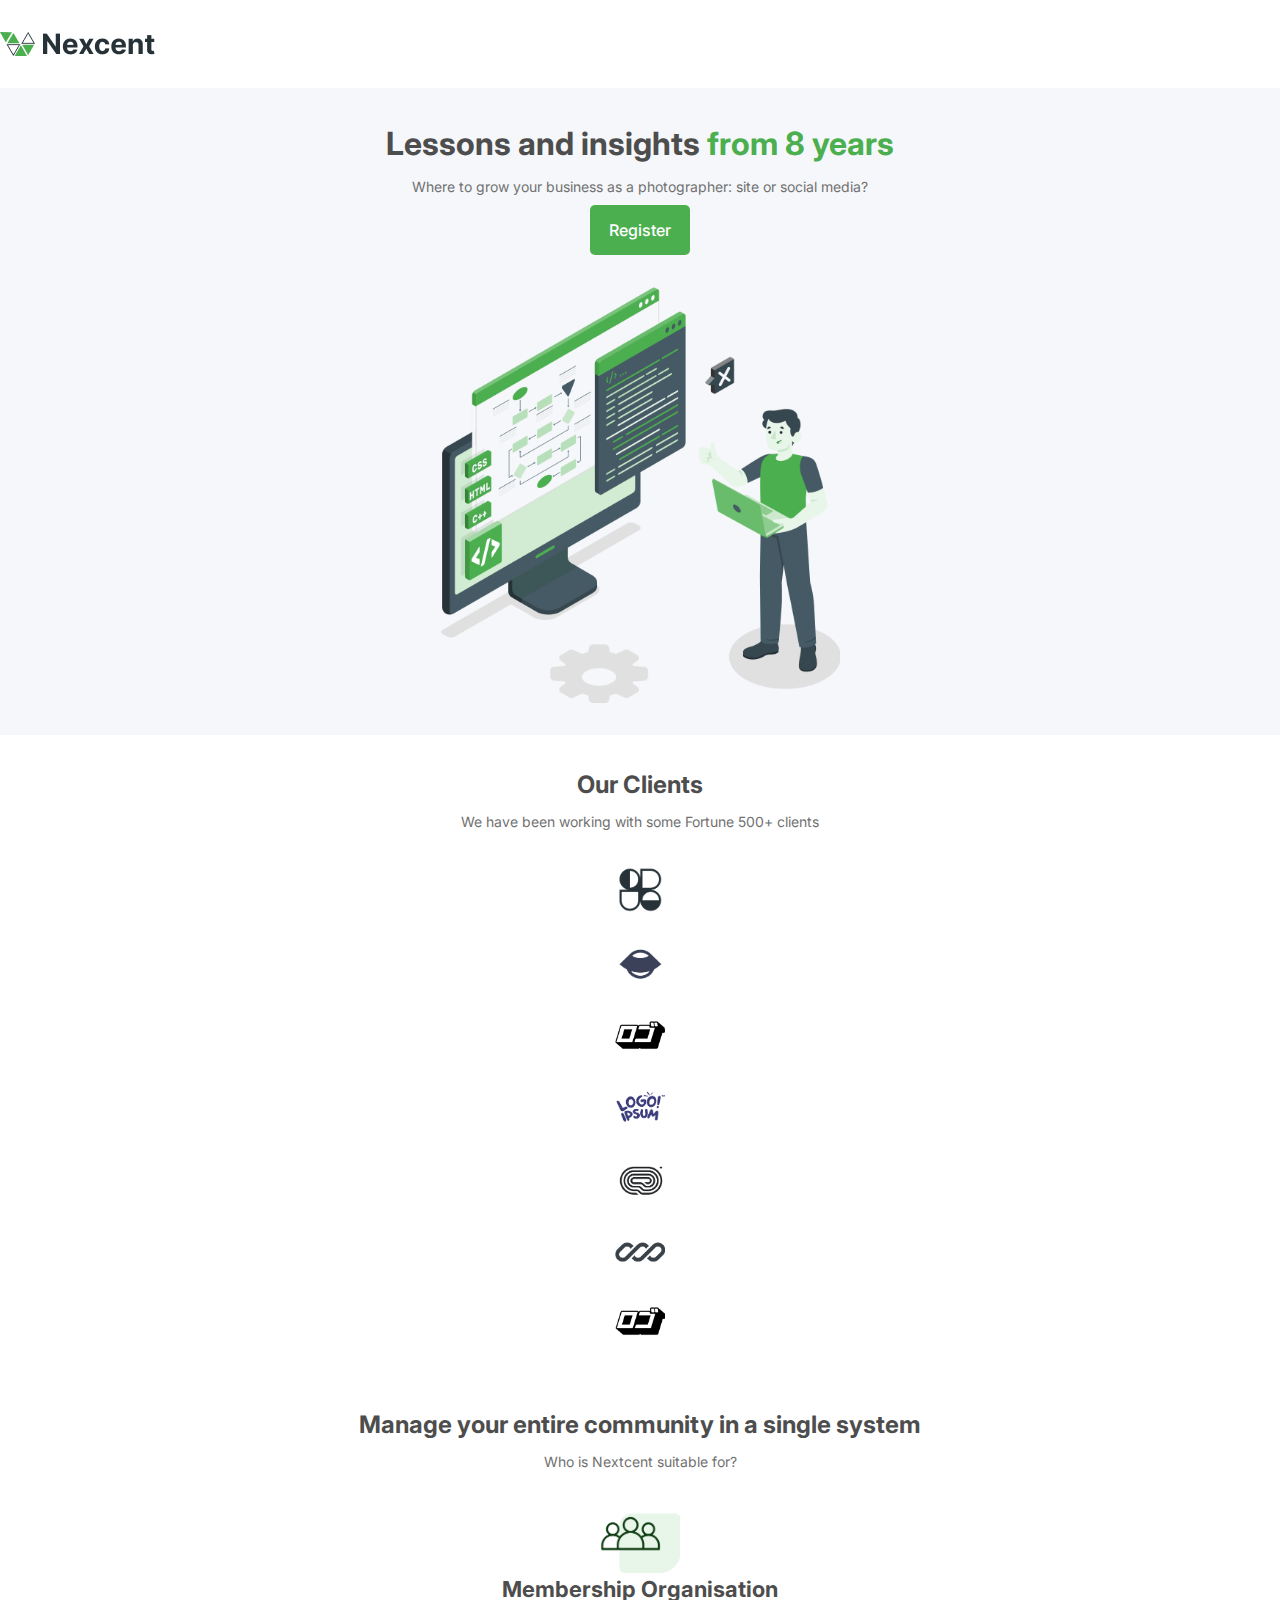
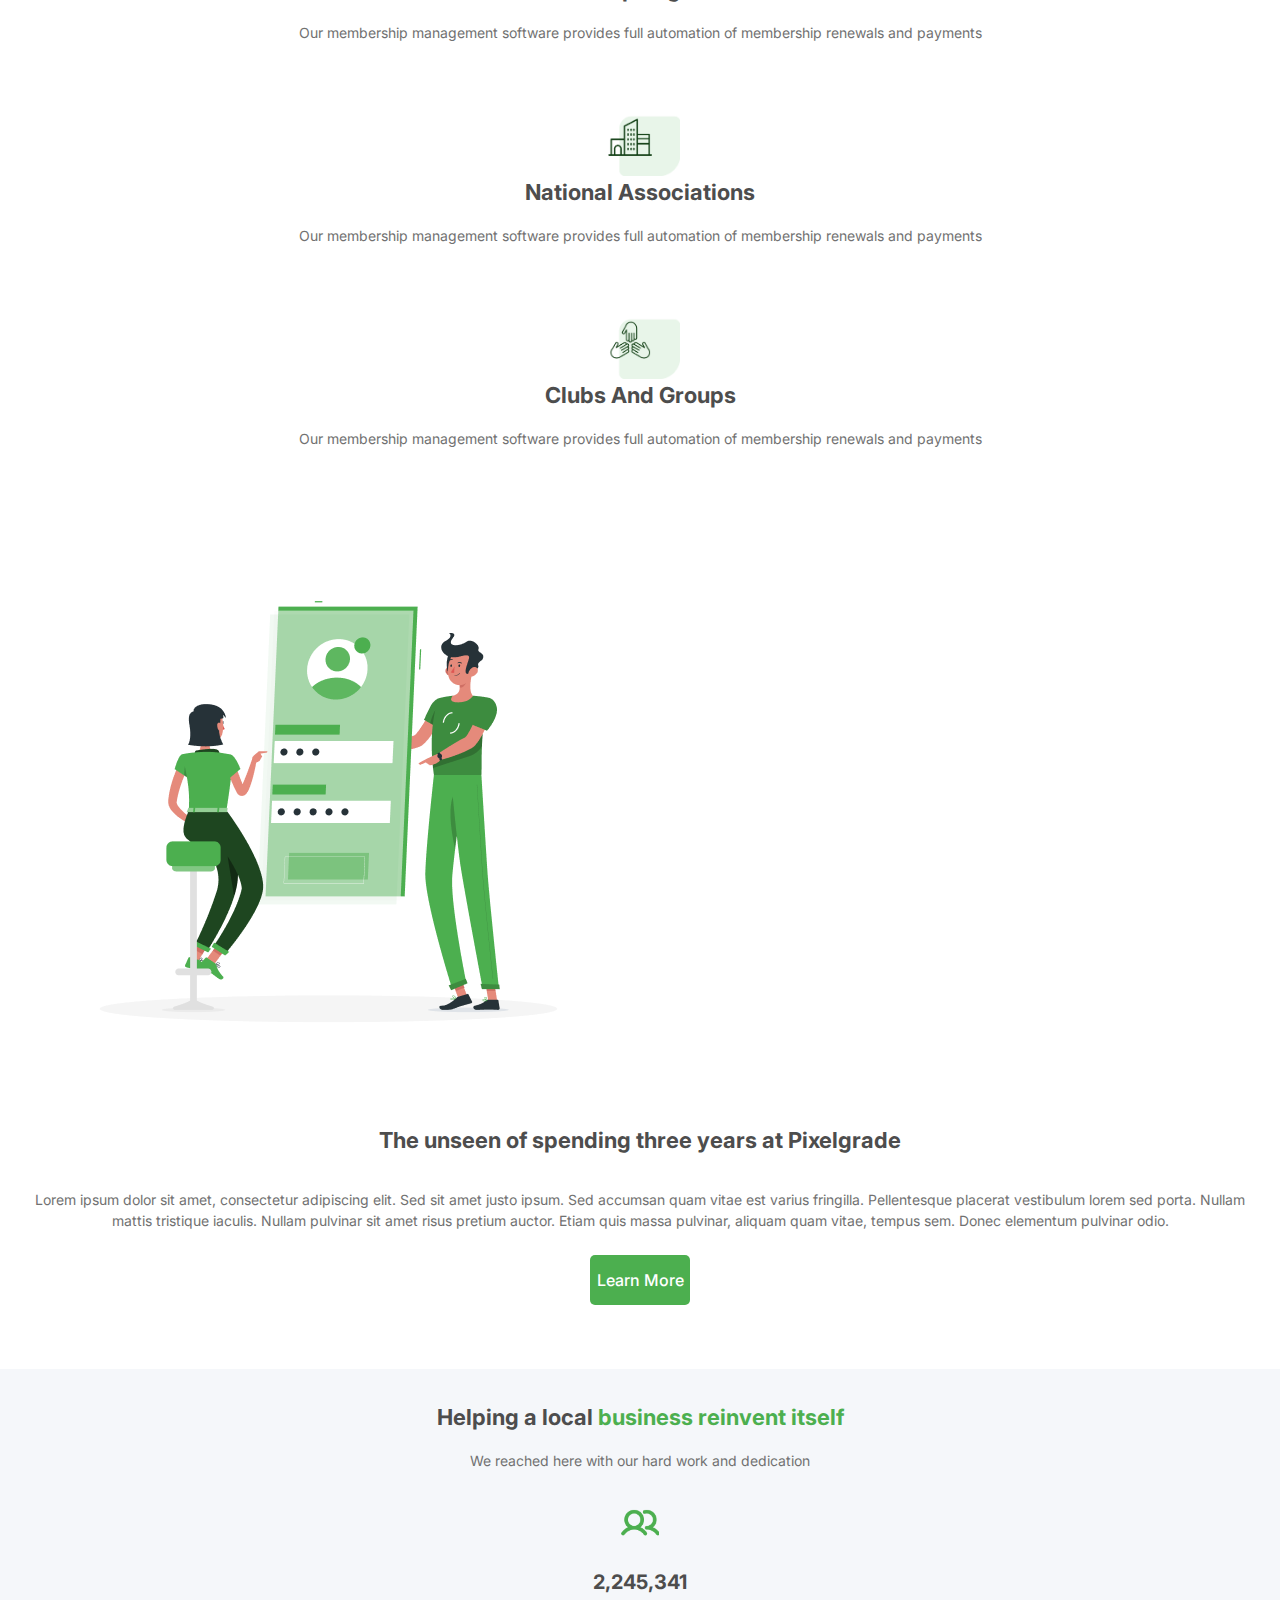
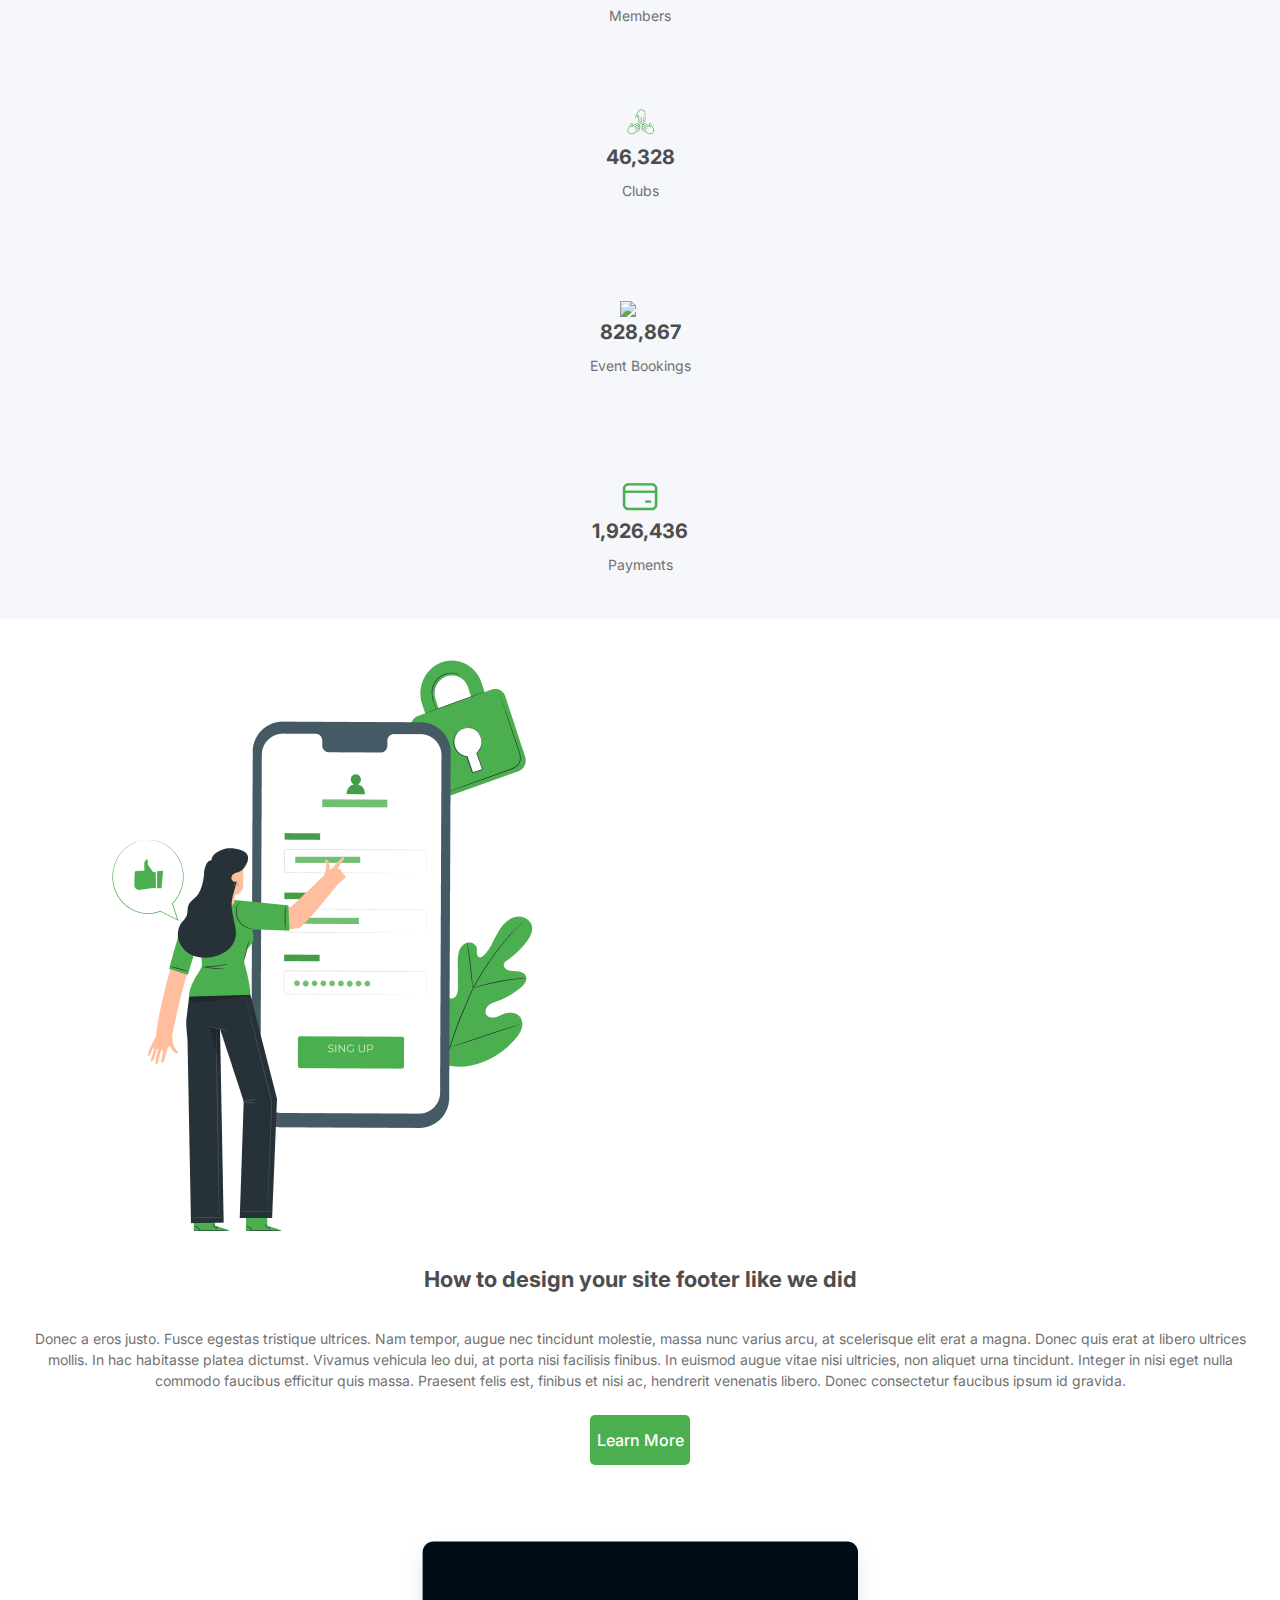
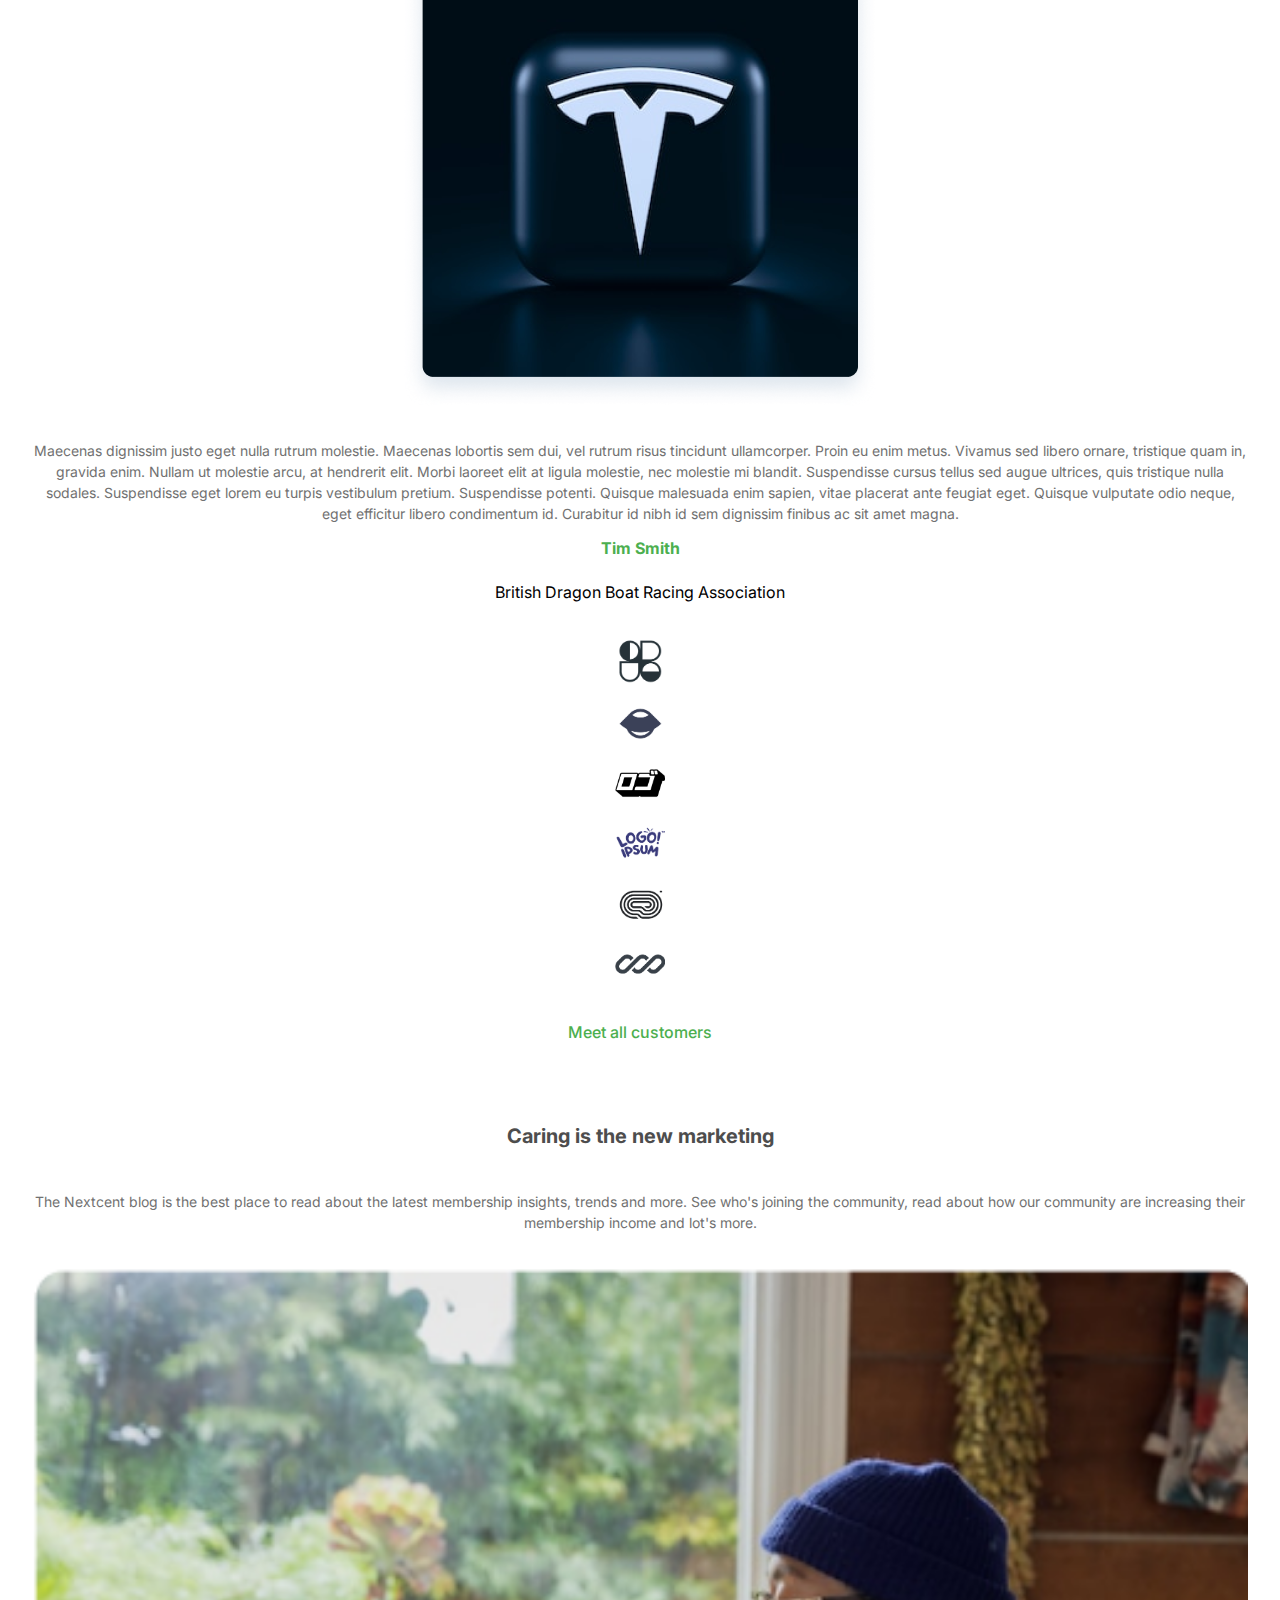
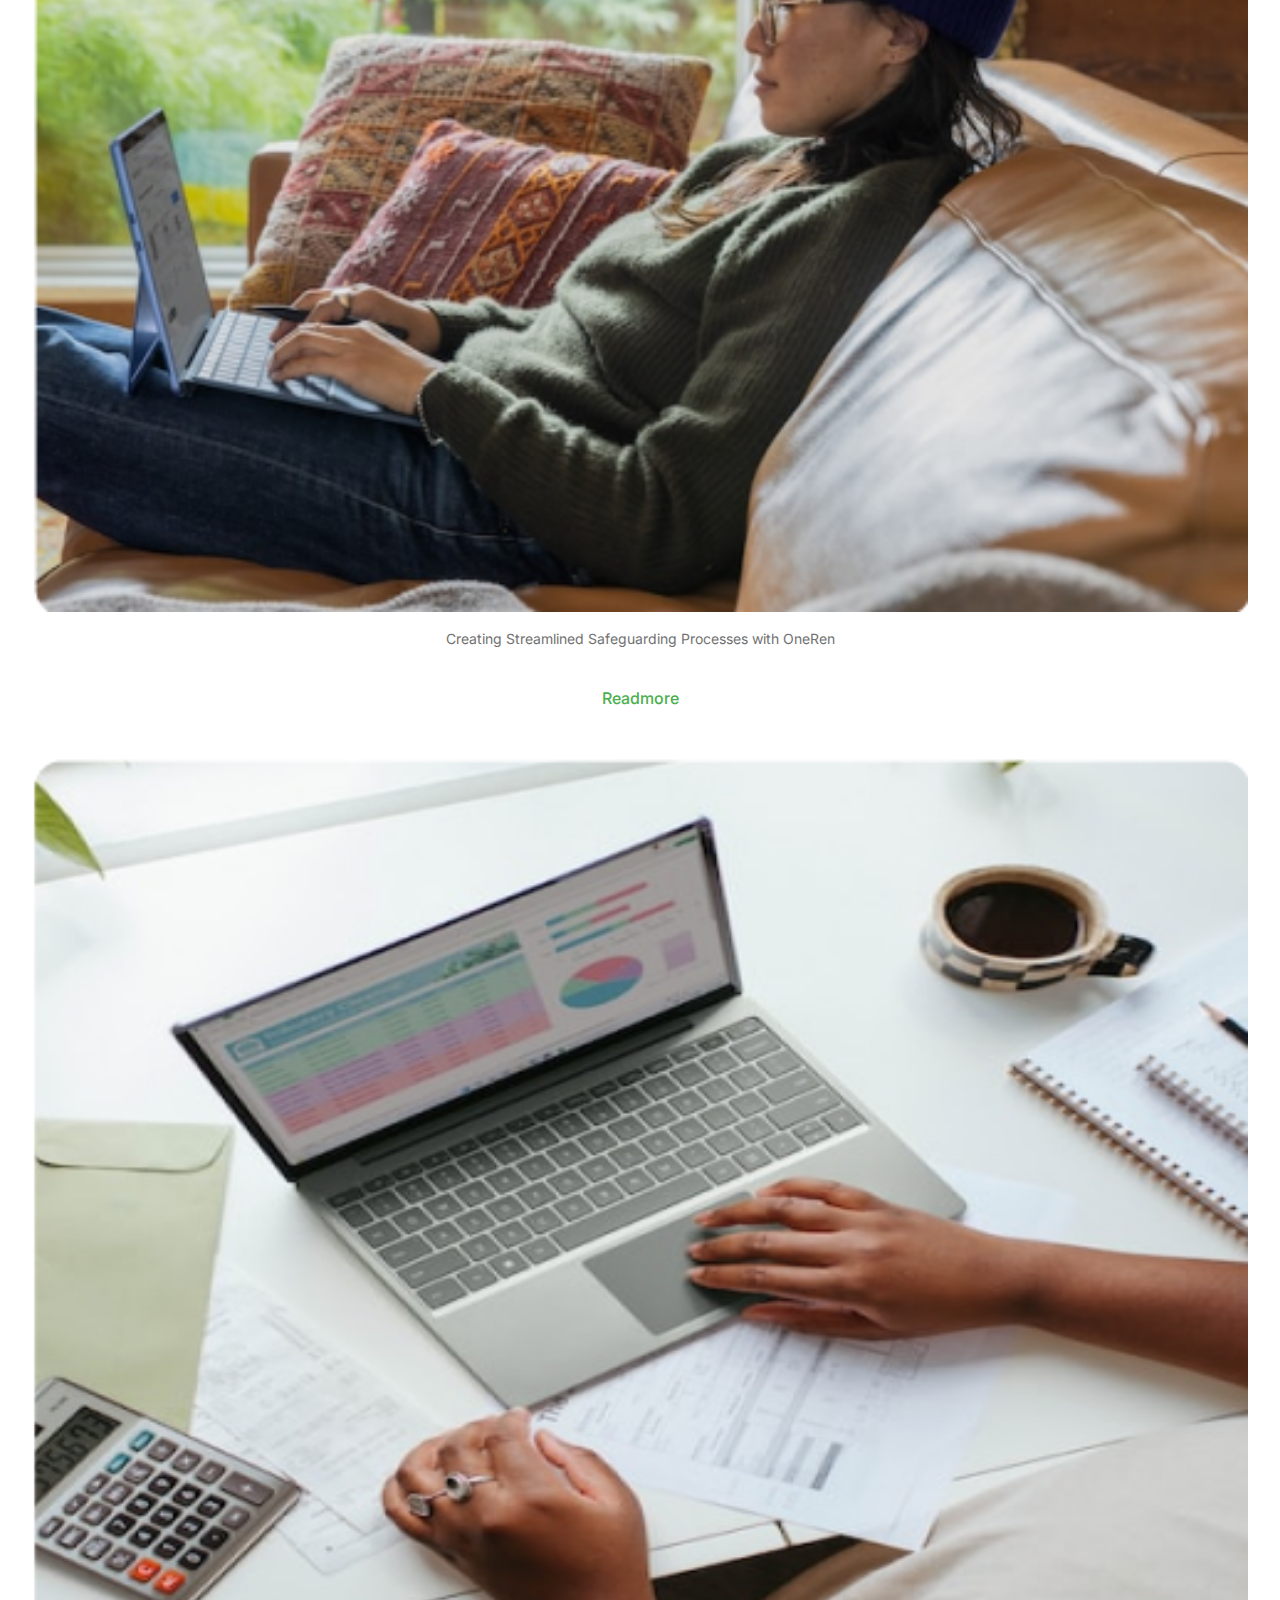
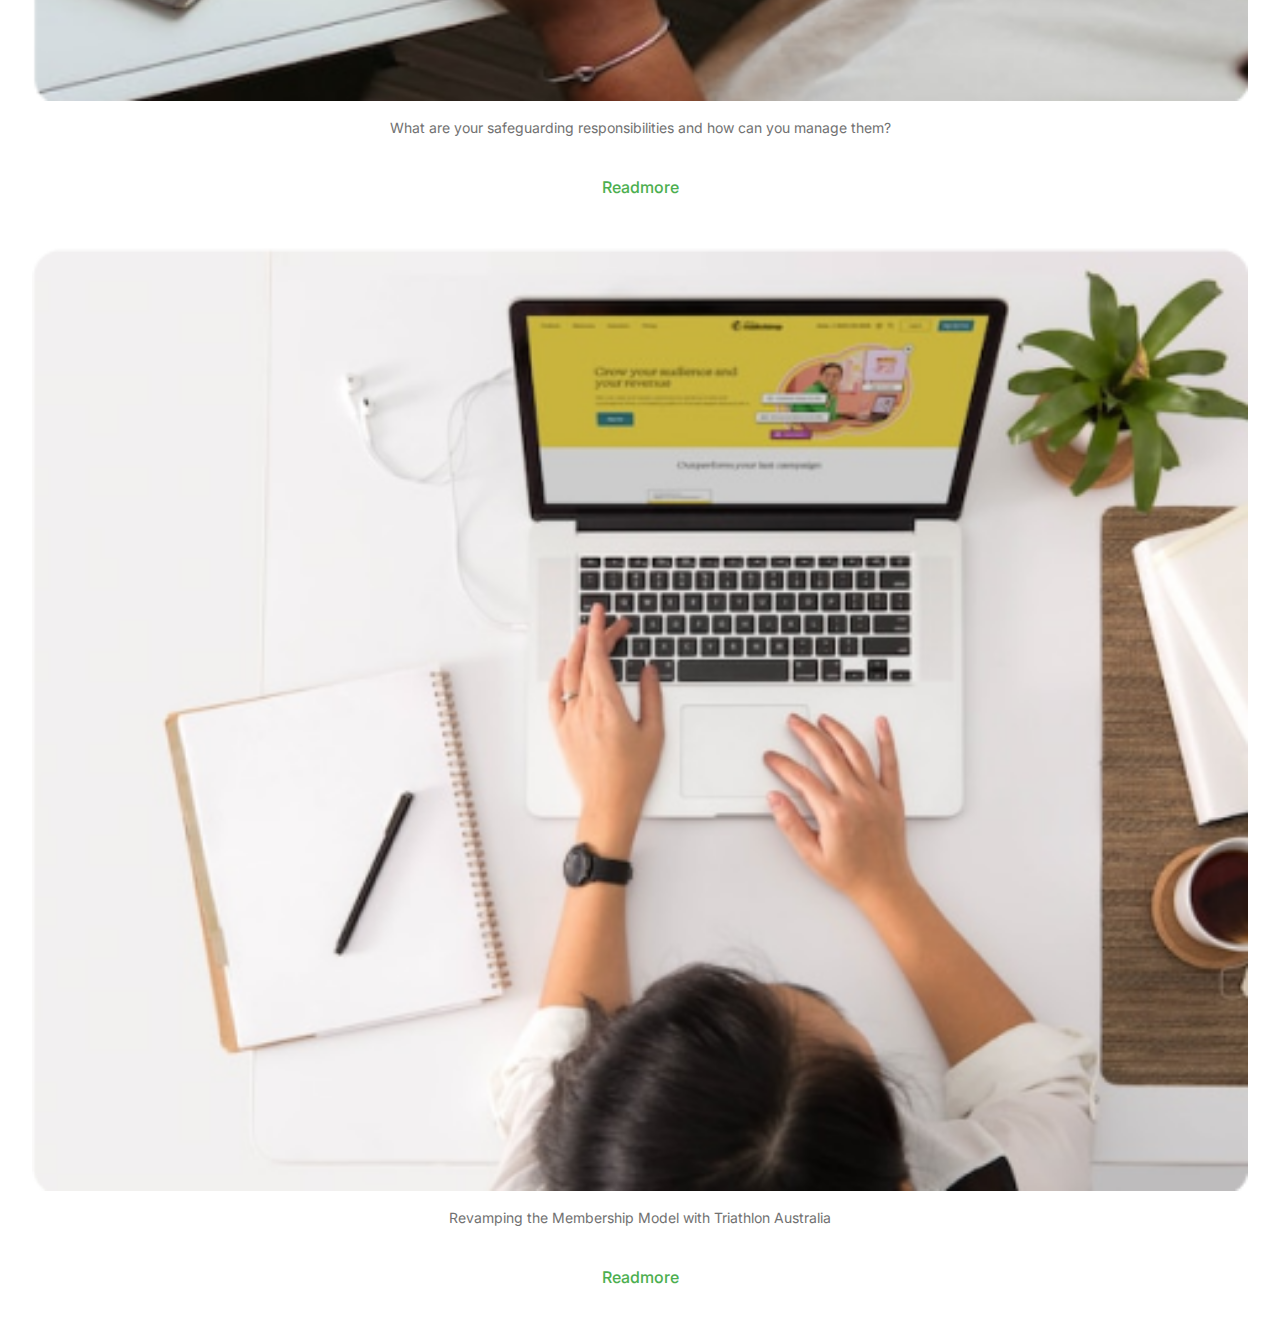
==== src/test/index.html @ e0a69ef8 "initial commit" ====
<!DOCTYPE html>
<html lang="en">
<head>
    <meta charset="UTF-8">
    <meta name="viewport" content="width=device-width, initial-scale=1.0">
    <link rel="stylesheet" href="../output.css">
    <link rel="stylesheet" href="styles.css">
    <title>Tailwind Test</title>
</head>
<body>
    <header class="flex flex-col items-center sm:flex-row">
        <div><img src="images/Logo.png"></div>
    </header>
    <main>

    <section class="intro-page flex flex-col items-center justify-center gap-8">
        <div class="text-center flex flex-col items-center">
            <h1>Lessons and insights <span>from 8 years</span></h1>
        <p>Where to grow your business as a photographer: site or social media?</p>
        <button>Register</button>
    </div>
        <div>
            <img class="w-[400px]" src="images/illustration/Illustration1.png">
        </div>
    </section>

    <section class="flex flex-col gap-8">
        <div class="text-center">
            <h2>Our Clients</h2>
            <p>We have been working with some Fortune 500+ clients</p>
        </div>
        <div class="flex items-center flex-col gap-6">
                <img class="w-[50px]" src="images/clients/Logo.png">
                <img class="w-[50px]" src="images/clients/Logo (1).png">
                <img class="w-[50px]" src="images/clients/Logo (2).png">
                <img class="w-[50px]" src="images/clients/Logo (3).png">
                <img class="w-[50px]" src="images/clients/Logo (4).png">
                <img class="w-[50px]" src="images/clients/Logo (5).png">
                <img class="w-[50px]" src="images/clients/Logo (6).png">

        </div>
    </section>

    <section class="flex flex-col gap-8">
        <div class="text-center"><h2>Manage your entire community in a single system</h2>
        <p>Who is Nextcent suitable for?</p></div>
        <div class="manage-page text-center flex flex-col">
            <div class="flex items-center flex-col">
                <img class="w-[80px]" src="images/icons/lg-icon/people.png">
                <h3>Membership Organisation</h3>
                <p>Our membership management software 
                    provides full automation of membership 
                    renewals and payments</p>
            </div>
            <div class="flex items-center flex-col">
                <img class="w-[80px]" src="images/icons/lg-icon/building.png">
                <h3>National Associations</h3>
                <p>Our membership management software provides 
                    full automation of membership renewals and 
                    payments</p>
            </div>
            <div class="flex items-center flex-col">
                <img class="w-[80px]" src="images/icons/lg-icon/hand.png">
                <h3>Clubs And Groups</h3>
                <p>Our membership management software 
                    provides full automation of membership 
                    renewals and payments</p>
            </div>
        </div>
    </section>

    <section class="flex flex-col gap-8"> 
        <div><img src="images/illustration/rafiki.png"></div>
        <div class="text-center flex flex-col gap-4 items-center justify-center">
            <h3>The unseen of spending three years at Pixelgrade</h3>
            <p>Lorem ipsum dolor sit amet, 
                consectetur adipiscing elit. 
                Sed sit amet justo ipsum. Sed accumsan 
                quam vitae est varius fringilla. 
                Pellentesque placerat vestibulum 
                lorem sed porta. Nullam mattis 
                tristique iaculis. Nullam pulvinar 
                sit amet risus pretium auctor. 
                Etiam quis massa pulvinar, 
                aliquam quam vitae, tempus sem. 
                Donec elementum pulvinar odio.</p>
            <button>Learn More</button>
        </div>
    </section>

    <section class="intro-page flex flex-col gap-8 text-center">
        <div><h3>Helping a local <span>business reinvent itself</span></h3>
        <p>We reached here with our hard work and dedication</p></div>
        <div class="manage-page grid grid-rows-4">
            <div class="flex flex-col justify-center items-center gap-6">
              <div><img class="w-[40px]" src="images/icons/sm-icons/people.png"></div>
                <div>
                    <h4>2,245,341</h4>
                    <p>Members</p>
                </div>
            </div>
            <div class="flex flex-col justify-center items-center">
                <div><img class="w-[40px]" src="images/icons/sm-icons/hand.png"></div>
                <div>
                    <h4>46,328</h4>
                    <p>Clubs</p>
                </div>
            </div>
            <div class="flex flex-col justify-center items-center">
                <div><img class="w-[40px]" src="images/icons/sm-icons/Vector.png"></div>
                <div>
                    <h4>828,867</h4>
                    <p>Event Bookings</p>
                </div>
            </div>
            <div class="flex flex-col justify-center items-center">
                <div><img class="w-[40px]" src="images/icons/sm-icons/pay.png"></div>
                <div>
                    <h4>1,926,436</h4>
                    <p>Payments</p>
                </div>
            </div>
        </div>
    </section>

    <section class="flex flex-col gap-8 text-center">
        <div><img src="images/illustration/pana.png"></div>
        <div class="text-center flex flex-col justify-center items-center gap-4">
            <h3>How to design your site footer like we did</h3>
            <p>Donec a eros justo. Fusce egestas tristique ultrices. 
                Nam tempor, augue nec tincidunt molestie, massa 
                nunc varius arcu, at scelerisque elit erat a magna. 
                Donec quis erat at libero ultrices mollis. 
                In hac habitasse platea dictumst. 
                Vivamus vehicula leo dui, at porta nisi facilisis 
                finibus. In euismod augue vitae nisi ultricies, 
                non aliquet urna tincidunt. Integer in nisi eget 
                nulla commodo faucibus efficitur quis massa. 
                Praesent felis est, finibus et nisi ac, 
                hendrerit venenatis libero. Donec consectetur faucibus ipsum id gravida.</p>
            <button>Learn More</button>
        </div>
    </section>

    <section class="flex flex-col items-center gap-8 text-center">
        <div><img src="images/image 9.png"></div>
        <div>
            <div class="flex items-center flex-col gap-3 pb-8">
                <p>Maecenas dignissim justo eget nulla rutrum molestie. Maecenas lobortis sem dui, vel rutrum risus tincidunt ullamcorper. Proin eu enim metus. Vivamus sed libero ornare, tristique quam in, gravida enim. Nullam ut molestie arcu, at hendrerit elit. Morbi laoreet elit at ligula molestie, nec molestie mi blandit. Suspendisse cursus tellus sed augue ultrices, quis tristique nulla sodales. Suspendisse eget lorem eu turpis vestibulum pretium. Suspendisse potenti. Quisque malesuada enim sapien, vitae placerat ante feugiat eget. Quisque vulputate odio neque, eget efficitur libero condimentum id. Curabitur id nibh id sem dignissim finibus ac sit amet magna.</p>
            <h5>Tim Smith</h5>
            <h6>British Dragon Boat Racing Association</h6>
            </div>
           <div class="flex items-center flex-col gap-3">
            <img class="w-[50px]" src="images/clients/Logo.png" alt="">
            <img class="w-[50px]" src="images/clients/Logo (1).png" alt="">
            <img class="w-[50px]" src="images/clients/Logo (2).png" alt="">
            <img class="w-[50px]" src="images/clients/Logo (3).png" alt="">
            <img class="w-[50px]" src="images/clients/Logo (4).png" alt="">
            <img class="w-[50px]" src="images/clients/Logo (5).png" alt="">
            <button class="btn-cust">Meet all customers</button>
           </div> 
        </div>
        </section>

        <section class="flex flex-col gap-8 text-center">
            <h4>Caring is the new marketing</h4>
            <p>The Nextcent blog is the best place to read about the latest membership insights, trends and more. See who's joining the community, read about how our community are increasing their membership income and lot's more.​</p>
            <div class="flex flex-col gap-8">
                <div  class="flex flex-col gap-4">
                    <img src="images/illustration/image 18.png">
                    <div>
                        <p>
                            Creating Streamlined Safeguarding Processes with OneRen
                        </p>
                        <button class="btn-cust mt-6">Readmore</button>
                    </div>
                </div>
                <div  class="flex flex-col gap-4">
                    <img src="images/illustration/image 19.png">
                    <div>
                        <p>
                            What are your safeguarding responsibilities and how can you manage them?
                        </p>
                        <button class="btn-cust mt-6">Readmore</button>
                    </div>
                </div>
                <div  class="flex flex-col gap-4">
                    <img src="images/illustration/image 20.png">
                    <div>
                        <p>
                            Revamping the Membership Model with Triathlon Australia
                        </p>
                        <button class="btn-cust mt-6">Readmore</button>
                    </div>
                </div>
            </div>
        </section>
</main>
</body>
</html>
---- src/output.css ----
/*
! tailwindcss v3.4.3 | MIT License | https://tailwindcss.com
*/

/*
1. Prevent padding and border from affecting element width. (https://github.com/mozdevs/cssremedy/issues/4)
2. Allow adding a border to an element by just adding a border-width. (https://github.com/tailwindcss/tailwindcss/pull/116)
*/

*,
::before,
::after {
  box-sizing: border-box;
  /* 1 */
  border-width: 0;
  /* 2 */
  border-style: solid;
  /* 2 */
  border-color: #e5e7eb;
  /* 2 */
}

::before,
::after {
  --tw-content: '';
}

/*
1. Use a consistent sensible line-height in all browsers.
2. Prevent adjustments of font size after orientation changes in iOS.
3. Use a more readable tab size.
4. Use the user's configured `sans` font-family by default.
5. Use the user's configured `sans` font-feature-settings by default.
6. Use the user's configured `sans` font-variation-settings by default.
7. Disable tap highlights on iOS
*/

html,
:host {
  line-height: 1.5;
  /* 1 */
  -webkit-text-size-adjust: 100%;
  /* 2 */
  -moz-tab-size: 4;
  /* 3 */
  -o-tab-size: 4;
     tab-size: 4;
  /* 3 */
  font-family: ui-sans-serif, system-ui, sans-serif, "Apple Color Emoji", "Segoe UI Emoji", "Segoe UI Symbol", "Noto Color Emoji";
  /* 4 */
  font-feature-settings: normal;
  /* 5 */
  font-variation-settings: normal;
  /* 6 */
  -webkit-tap-highlight-color: transparent;
  /* 7 */
}

/*
1. Remove the margin in all browsers.
2. Inherit line-height from `html` so users can set them as a class directly on the `html` element.
*/

body {
  margin: 0;
  /* 1 */
  line-height: inherit;
  /* 2 */
}

/*
1. Add the correct height in Firefox.
2. Correct the inheritance of border color in Firefox. (https://bugzilla.mozilla.org/show_bug.cgi?id=190655)
3. Ensure horizontal rules are visible by default.
*/

hr {
  height: 0;
  /* 1 */
  color: inherit;
  /* 2 */
  border-top-width: 1px;
  /* 3 */
}

/*
Add the correct text decoration in Chrome, Edge, and Safari.
*/

abbr:where([title]) {
  -webkit-text-decoration: underline dotted;
          text-decoration: underline dotted;
}

/*
Remove the default font size and weight for headings.
*/

h1,
h2,
h3,
h4,
h5,
h6 {
  font-size: inherit;
  font-weight: inherit;
}

/*
Reset links to optimize for opt-in styling instead of opt-out.
*/

a {
  color: inherit;
  text-decoration: inherit;
}

/*
Add the correct font weight in Edge and Safari.
*/

b,
strong {
  font-weight: bolder;
}

/*
1. Use the user's configured `mono` font-family by default.
2. Use the user's configured `mono` font-feature-settings by default.
3. Use the user's configured `mono` font-variation-settings by default.
4. Correct the odd `em` font sizing in all browsers.
*/

code,
kbd,
samp,
pre {
  font-family: ui-monospace, SFMono-Regular, Menlo, Monaco, Consolas, "Liberation Mono", "Courier New", monospace;
  /* 1 */
  font-feature-settings: normal;
  /* 2 */
  font-variation-settings: normal;
  /* 3 */
  font-size: 1em;
  /* 4 */
}

/*
Add the correct font size in all browsers.
*/

small {
  font-size: 80%;
}

/*
Prevent `sub` and `sup` elements from affecting the line height in all browsers.
*/

sub,
sup {
  font-size: 75%;
  line-height: 0;
  position: relative;
  vertical-align: baseline;
}

sub {
  bottom: -0.25em;
}

sup {
  top: -0.5em;
}

/*
1. Remove text indentation from table contents in Chrome and Safari. (https://bugs.chromium.org/p/chromium/issues/detail?id=999088, https://bugs.webkit.org/show_bug.cgi?id=201297)
2. Correct table border color inheritance in all Chrome and Safari. (https://bugs.chromium.org/p/chromium/issues/detail?id=935729, https://bugs.webkit.org/show_bug.cgi?id=195016)
3. Remove gaps between table borders by default.
*/

table {
  text-indent: 0;
  /* 1 */
  border-color: inherit;
  /* 2 */
  border-collapse: collapse;
  /* 3 */
}

/*
1. Change the font styles in all browsers.
2. Remove the margin in Firefox and Safari.
3. Remove default padding in all browsers.
*/

button,
input,
optgroup,
select,
textarea {
  font-family: inherit;
  /* 1 */
  font-feature-settings: inherit;
  /* 1 */
  font-variation-settings: inherit;
  /* 1 */
  font-size: 100%;
  /* 1 */
  font-weight: inherit;
  /* 1 */
  line-height: inherit;
  /* 1 */
  letter-spacing: inherit;
  /* 1 */
  color: inherit;
  /* 1 */
  margin: 0;
  /* 2 */
  padding: 0;
  /* 3 */
}

/*
Remove the inheritance of text transform in Edge and Firefox.
*/

button,
select {
  text-transform: none;
}

/*
1. Correct the inability to style clickable types in iOS and Safari.
2. Remove default button styles.
*/

button,
input:where([type='button']),
input:where([type='reset']),
input:where([type='submit']) {
  -webkit-appearance: button;
  /* 1 */
  background-color: transparent;
  /* 2 */
  background-image: none;
  /* 2 */
}

/*
Use the modern Firefox focus style for all focusable elements.
*/

:-moz-focusring {
  outline: auto;
}

/*
Remove the additional `:invalid` styles in Firefox. (https://github.com/mozilla/gecko-dev/blob/2f9eacd9d3d995c937b4251a5557d95d494c9be1/layout/style/res/forms.css#L728-L737)
*/

:-moz-ui-invalid {
  box-shadow: none;
}

/*
Add the correct vertical alignment in Chrome and Firefox.
*/

progress {
  vertical-align: baseline;
}

/*
Correct the cursor style of increment and decrement buttons in Safari.
*/

::-webkit-inner-spin-button,
::-webkit-outer-spin-button {
  height: auto;
}

/*
1. Correct the odd appearance in Chrome and Safari.
2. Correct the outline style in Safari.
*/

[type='search'] {
  -webkit-appearance: textfield;
  /* 1 */
  outline-offset: -2px;
  /* 2 */
}

/*
Remove the inner padding in Chrome and Safari on macOS.
*/

::-webkit-search-decoration {
  -webkit-appearance: none;
}

/*
1. Correct the inability to style clickable types in iOS and Safari.
2. Change font properties to `inherit` in Safari.
*/

::-webkit-file-upload-button {
  -webkit-appearance: button;
  /* 1 */
  font: inherit;
  /* 2 */
}

/*
Add the correct display in Chrome and Safari.
*/

summary {
  display: list-item;
}

/*
Removes the default spacing and border for appropriate elements.
*/

blockquote,
dl,
dd,
h1,
h2,
h3,
h4,
h5,
h6,
hr,
figure,
p,
pre {
  margin: 0;
}

fieldset {
  margin: 0;
  padding: 0;
}

legend {
  padding: 0;
}

ol,
ul,
menu {
  list-style: none;
  margin: 0;
  padding: 0;
}

/*
Reset default styling for dialogs.
*/

dialog {
  padding: 0;
}

/*
Prevent resizing textareas horizontally by default.
*/

textarea {
  resize: vertical;
}

/*
1. Reset the default placeholder opacity in Firefox. (https://github.com/tailwindlabs/tailwindcss/issues/3300)
2. Set the default placeholder color to the user's configured gray 400 color.
*/

input::-moz-placeholder, textarea::-moz-placeholder {
  opacity: 1;
  /* 1 */
  color: #9ca3af;
  /* 2 */
}

input::placeholder,
textarea::placeholder {
  opacity: 1;
  /* 1 */
  color: #9ca3af;
  /* 2 */
}

/*
Set the default cursor for buttons.
*/

button,
[role="button"] {
  cursor: pointer;
}

/*
Make sure disabled buttons don't get the pointer cursor.
*/

:disabled {
  cursor: default;
}

/*
1. Make replaced elements `display: block` by default. (https://github.com/mozdevs/cssremedy/issues/14)
2. Add `vertical-align: middle` to align replaced elements more sensibly by default. (https://github.com/jensimmons/cssremedy/issues/14#issuecomment-634934210)
   This can trigger a poorly considered lint error in some tools but is included by design.
*/

img,
svg,
video,
canvas,
audio,
iframe,
embed,
object {
  display: block;
  /* 1 */
  vertical-align: middle;
  /* 2 */
}

/*
Constrain images and videos to the parent width and preserve their intrinsic aspect ratio. (https://github.com/mozdevs/cssremedy/issues/14)
*/

img,
video {
  max-width: 100%;
  height: auto;
}

/* Make elements with the HTML hidden attribute stay hidden by default */

[hidden] {
  display: none;
}

*, ::before, ::after {
  --tw-border-spacing-x: 0;
  --tw-border-spacing-y: 0;
  --tw-translate-x: 0;
  --tw-translate-y: 0;
  --tw-rotate: 0;
  --tw-skew-x: 0;
  --tw-skew-y: 0;
  --tw-scale-x: 1;
  --tw-scale-y: 1;
  --tw-pan-x:  ;
  --tw-pan-y:  ;
  --tw-pinch-zoom:  ;
  --tw-scroll-snap-strictness: proximity;
  --tw-gradient-from-position:  ;
  --tw-gradient-via-position:  ;
  --tw-gradient-to-position:  ;
  --tw-ordinal:  ;
  --tw-slashed-zero:  ;
  --tw-numeric-figure:  ;
  --tw-numeric-spacing:  ;
  --tw-numeric-fraction:  ;
  --tw-ring-inset:  ;
  --tw-ring-offset-width: 0px;
  --tw-ring-offset-color: #fff;
  --tw-ring-color: rgb(59 130 246 / 0.5);
  --tw-ring-offset-shadow: 0 0 #0000;
  --tw-ring-shadow: 0 0 #0000;
  --tw-shadow: 0 0 #0000;
  --tw-shadow-colored: 0 0 #0000;
  --tw-blur:  ;
  --tw-brightness:  ;
  --tw-contrast:  ;
  --tw-grayscale:  ;
  --tw-hue-rotate:  ;
  --tw-invert:  ;
  --tw-saturate:  ;
  --tw-sepia:  ;
  --tw-drop-shadow:  ;
  --tw-backdrop-blur:  ;
  --tw-backdrop-brightness:  ;
  --tw-backdrop-contrast:  ;
  --tw-backdrop-grayscale:  ;
  --tw-backdrop-hue-rotate:  ;
  --tw-backdrop-invert:  ;
  --tw-backdrop-opacity:  ;
  --tw-backdrop-saturate:  ;
  --tw-backdrop-sepia:  ;
  --tw-contain-size:  ;
  --tw-contain-layout:  ;
  --tw-contain-paint:  ;
  --tw-contain-style:  ;
}

::backdrop {
  --tw-border-spacing-x: 0;
  --tw-border-spacing-y: 0;
  --tw-translate-x: 0;
  --tw-translate-y: 0;
  --tw-rotate: 0;
  --tw-skew-x: 0;
  --tw-skew-y: 0;
  --tw-scale-x: 1;
  --tw-scale-y: 1;
  --tw-pan-x:  ;
  --tw-pan-y:  ;
  --tw-pinch-zoom:  ;
  --tw-scroll-snap-strictness: proximity;
  --tw-gradient-from-position:  ;
  --tw-gradient-via-position:  ;
  --tw-gradient-to-position:  ;
  --tw-ordinal:  ;
  --tw-slashed-zero:  ;
  --tw-numeric-figure:  ;
  --tw-numeric-spacing:  ;
  --tw-numeric-fraction:  ;
  --tw-ring-inset:  ;
  --tw-ring-offset-width: 0px;
  --tw-ring-offset-color: #fff;
  --tw-ring-color: rgb(59 130 246 / 0.5);
  --tw-ring-offset-shadow: 0 0 #0000;
  --tw-ring-shadow: 0 0 #0000;
  --tw-shadow: 0 0 #0000;
  --tw-shadow-colored: 0 0 #0000;
  --tw-blur:  ;
  --tw-brightness:  ;
  --tw-contrast:  ;
  --tw-grayscale:  ;
  --tw-hue-rotate:  ;
  --tw-invert:  ;
  --tw-saturate:  ;
  --tw-sepia:  ;
  --tw-drop-shadow:  ;
  --tw-backdrop-blur:  ;
  --tw-backdrop-brightness:  ;
  --tw-backdrop-contrast:  ;
  --tw-backdrop-grayscale:  ;
  --tw-backdrop-hue-rotate:  ;
  --tw-backdrop-invert:  ;
  --tw-backdrop-opacity:  ;
  --tw-backdrop-saturate:  ;
  --tw-backdrop-sepia:  ;
  --tw-contain-size:  ;
  --tw-contain-layout:  ;
  --tw-contain-paint:  ;
  --tw-contain-style:  ;
}

.mt-2 {
  margin-top: 0.5rem;
}

.mt-8 {
  margin-top: 2rem;
}

.mt-16 {
  margin-top: 4rem;
}

.ml-2 {
  margin-left: 0.5rem;
}

.mr-2 {
  margin-right: 0.5rem;
}

.ml-6 {
  margin-left: 1.5rem;
}

.mr-6 {
  margin-right: 1.5rem;
}

.mt-6 {
  margin-top: 1.5rem;
}

.mb-8 {
  margin-bottom: 2rem;
}

.flex {
  display: flex;
}

.grid {
  display: grid;
}

.size-3 {
  width: 0.75rem;
  height: 0.75rem;
}

.size-1 {
  width: 0.25rem;
  height: 0.25rem;
}

.h-\[50px\] {
  height: 50px;
}

.w-\[100px\] {
  width: 100px;
}

.w-\[400px\] {
  width: 400px;
}

.w-\[50px\] {
  width: 50px;
}

.w-\[80px\] {
  width: 80px;
}

.w-\[10px\] {
  width: 10px;
}

.w-\[30px\] {
  width: 30px;
}

.w-\[40px\] {
  width: 40px;
}

.min-w-\[400px\] {
  min-width: 400px;
}

.min-w-\[50px\] {
  min-width: 50px;
}

.grow {
  flex-grow: 1;
}

.grid-cols-4 {
  grid-template-columns: repeat(4, minmax(0, 1fr));
}

.grid-rows-4 {
  grid-template-rows: repeat(4, minmax(0, 1fr));
}

.flex-row {
  flex-direction: row;
}

.flex-col {
  flex-direction: column;
}

.content-center {
  align-content: center;
}

.items-center {
  align-items: center;
}

.justify-normal {
  justify-content: normal;
}

.justify-center {
  justify-content: center;
}

.justify-between {
  justify-content: space-between;
}

.justify-around {
  justify-content: space-around;
}

.gap-5 {
  gap: 1.25rem;
}

.gap-4 {
  gap: 1rem;
}

.gap-8 {
  gap: 2rem;
}

.gap-6 {
  gap: 1.5rem;
}

.gap-3 {
  gap: 0.75rem;
}

.bg-slate-400 {
  --tw-bg-opacity: 1;
  background-color: rgb(148 163 184 / var(--tw-bg-opacity));
}

.pb-8 {
  padding-bottom: 2rem;
}

.pl-6 {
  padding-left: 1.5rem;
}

.pr-6 {
  padding-right: 1.5rem;
}

.pt-8 {
  padding-top: 2rem;
}

.text-center {
  text-align: center;
}

.text-sm {
  font-size: 0.875rem;
  line-height: 1.25rem;
}

@media (min-width: 640px) {
  .sm\:flex-row {
    flex-direction: row;
  }

  .sm\:flex-col {
    flex-direction: column;
  }
}
---- src/test/styles.css ----
@import url('https://fonts.googleapis.com/css2?family=Inter:wght@100..900&display=swap');

:root{
    /*Neutral*/
    --black: #263238;
    --d_grey: #4D4D4D;
    --grey: #717171;
    --l_grey: #89939E;
    --grey_blue: #ABBED1;
    --silver: #F5F7FA;
    --white: #FFFFFF;


    --p_green: #4caf4f;
    --s_black: #263238;
    --info: #2194F3;

    /*Comor Shade*/

    --shade1: #43A046;
    --shade2: #388E3B;
    --shade3: #237D31;
    --shade4: #1B5E1F;
    --shade5: #103E13;

    /*Color Tint*/
    --tint1: #66BB69;
    --tint2: #81C784;
    --tint3: #A5D6A7;
    --tint4: #C8E6C9;
    --tint5: #E8F5E9;

    /*Action*/
    --warning: #FBC02D;
    --error: #E53835;
    --success: #2E7D31;

    /*Font*/
    --inter: 'Inter', sans-serif;
}
*{
    margin: 0;
    padding: 0;
    box-sizing: border-box;
}

body{
    font-family: var(--inter);
    margin-top: 2rem;
}

.intro-page{
    background-color: var(--silver);
    margin-top: 2rem;
}

section{
    padding: 2rem;
}

h1,h2,h3,h4,h5{
    color: var(--d_grey);
    font-weight: bolder;
    margin-bottom: 0.5rem;
}
h1{
    font-size: 32px;
}

span{
    color: var(--p_green);
}

p{
    font-size: 14px;
    color: var(--grey);
}

button {
    background-color: var(--p_green);
    color: var(--white);
    border: none;
    width: 100px;
    height: 50px;
    font-size: 16px;
    font-weight: 500;
    border-radius: 5px;
    gap: 0.3rem;
    cursor: pointer;
    margin-top: 0.5rem;
}

button:hover{
    background-color: var(--shade1);
}

h2{
    font-size: 24px;
}

h3{
    font-size: 22px;
    margin-bottom: 1rem;
}

h4{
    font-size: 20px;
}

.btn-cust{
    background-color: transparent;
    color: var(--p_green);
    width: 100%;
}

.btn-cust:hover{
    background-color: transparent;
}

h5{
    color: var(--p_green);
}

.manage-page{
    gap: 4rem;
}
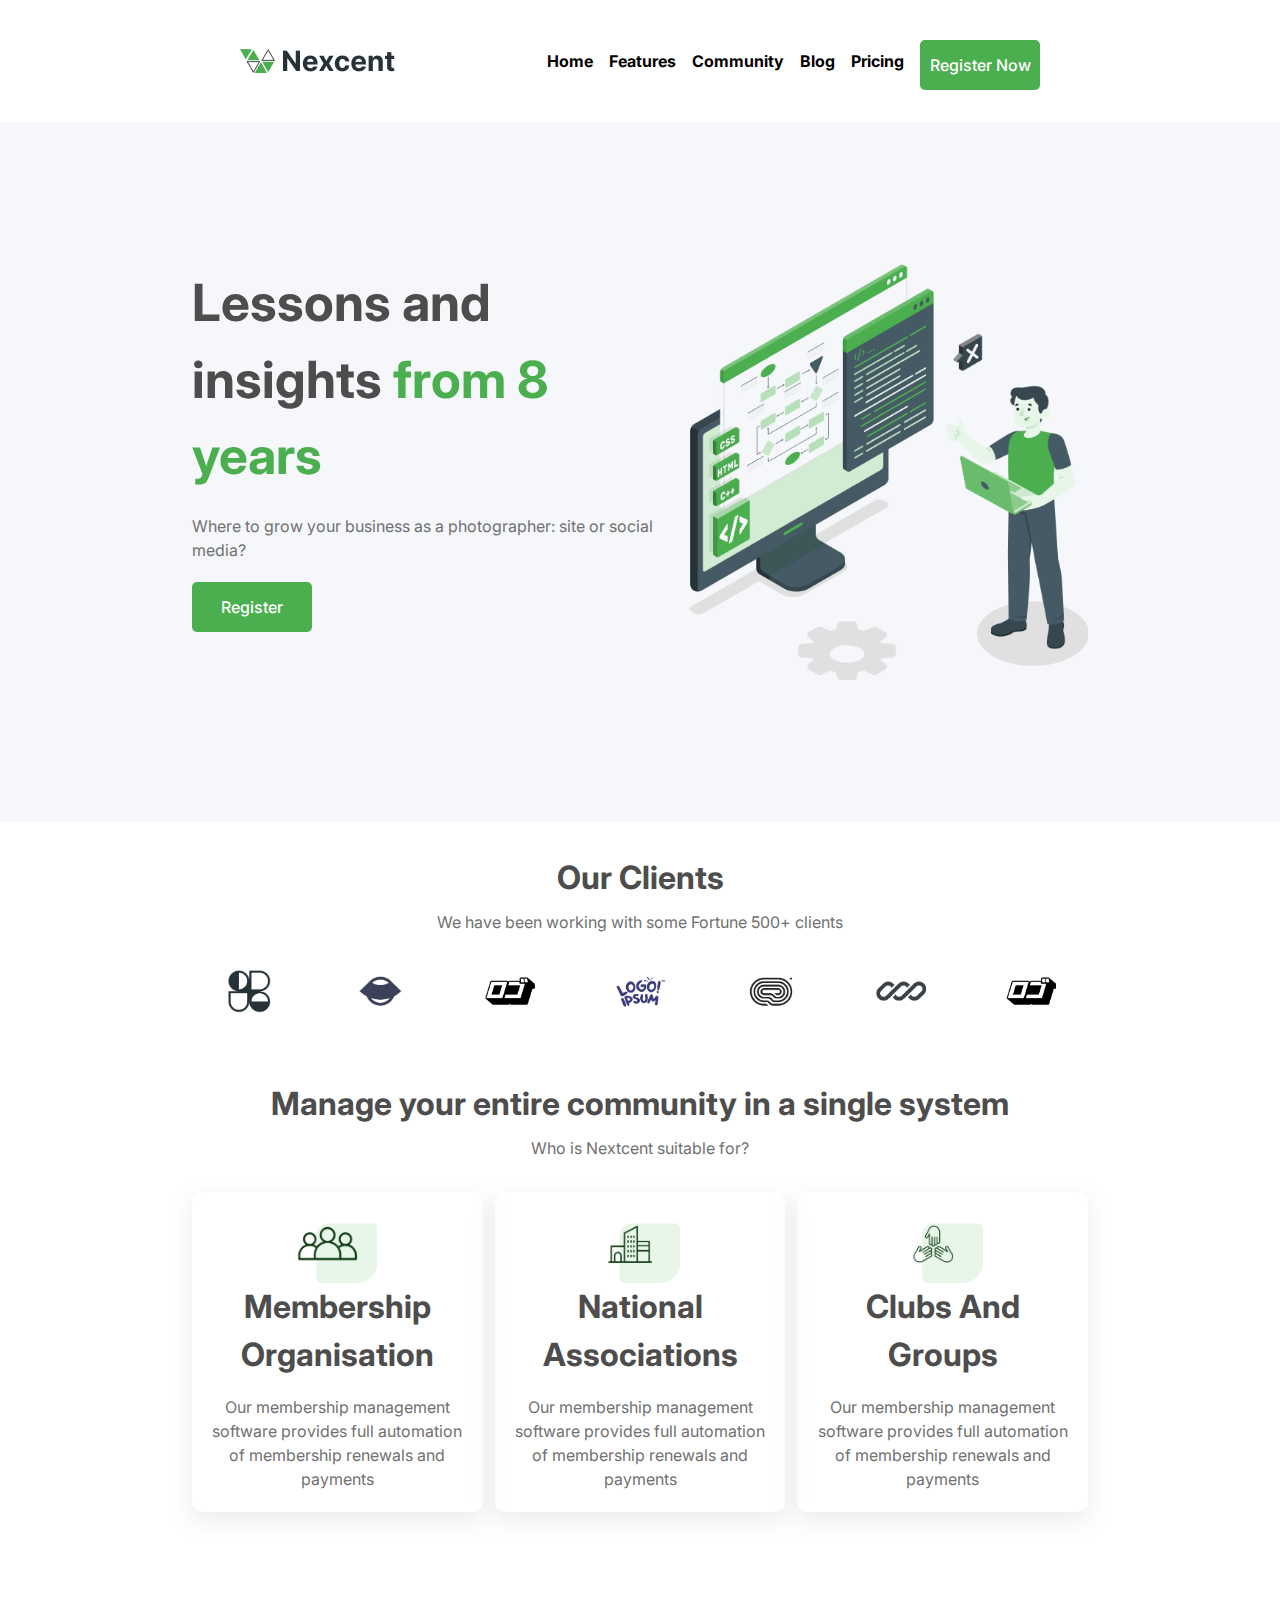
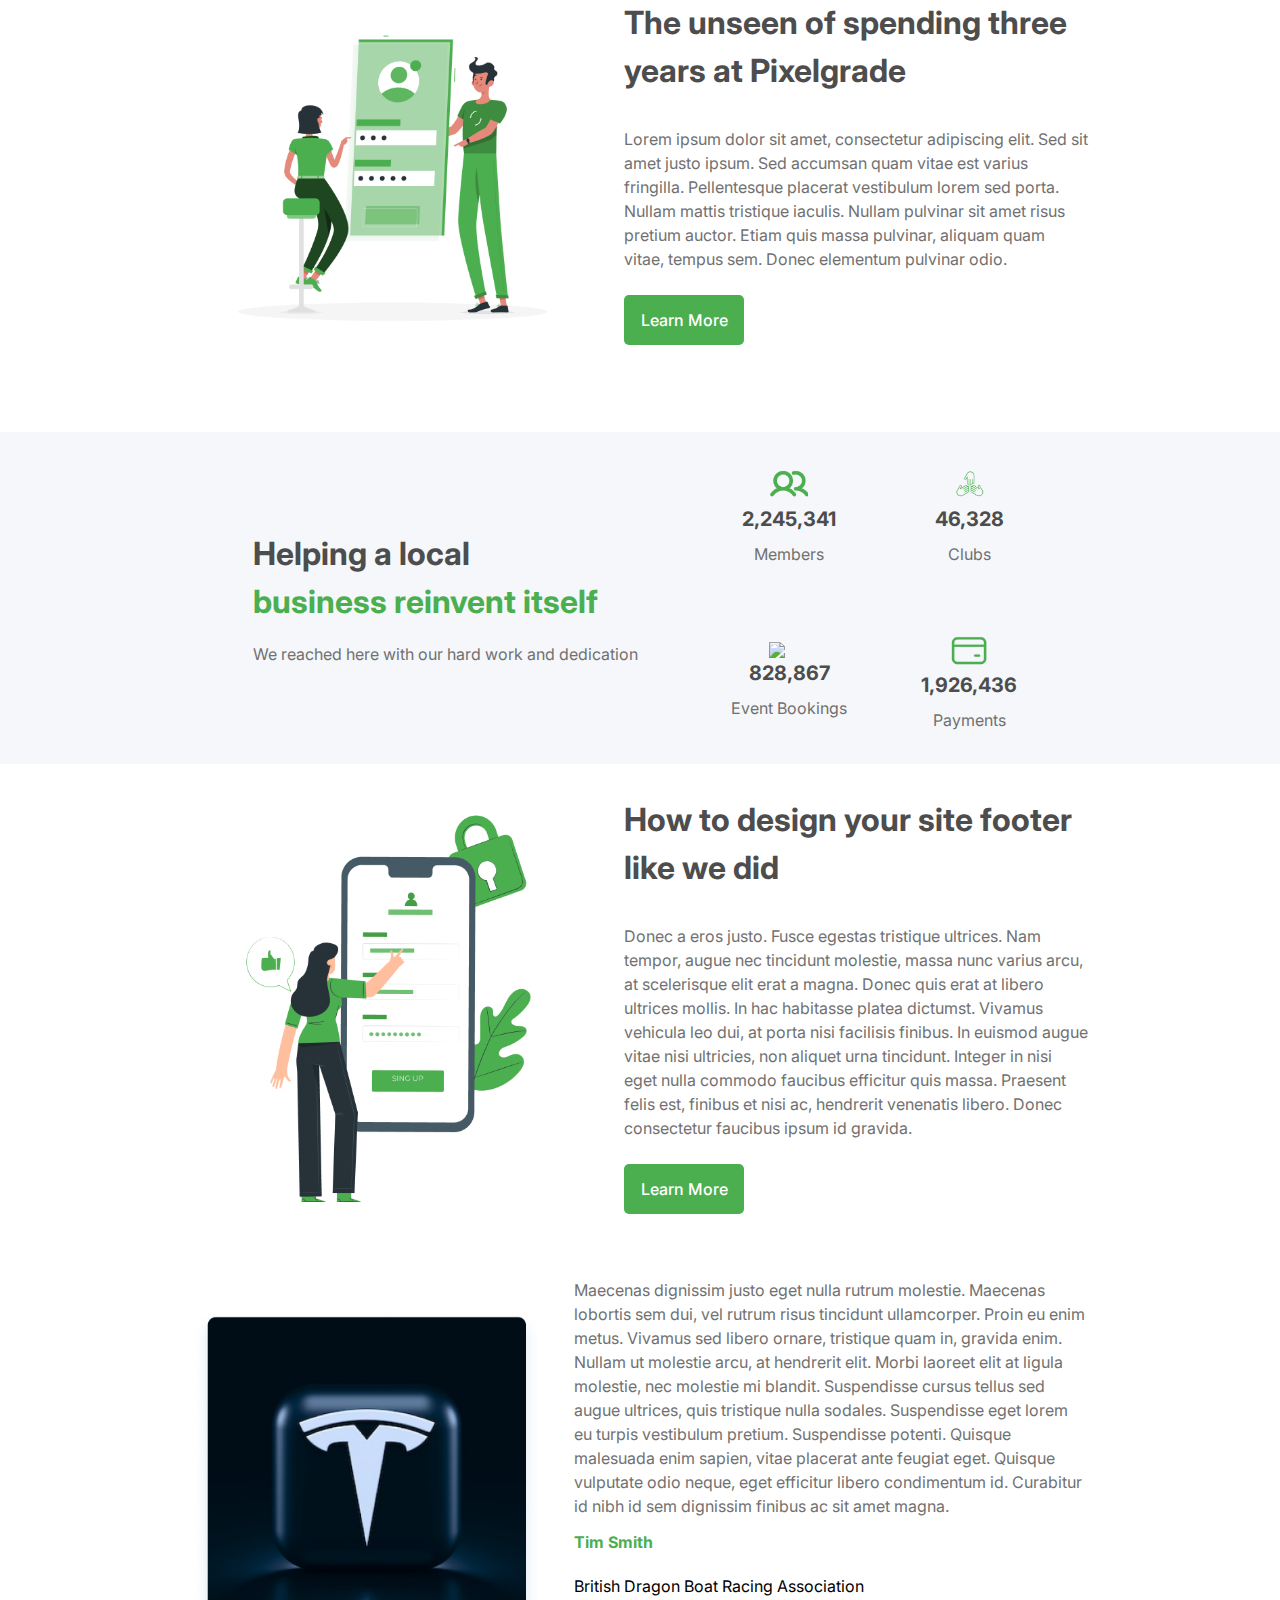
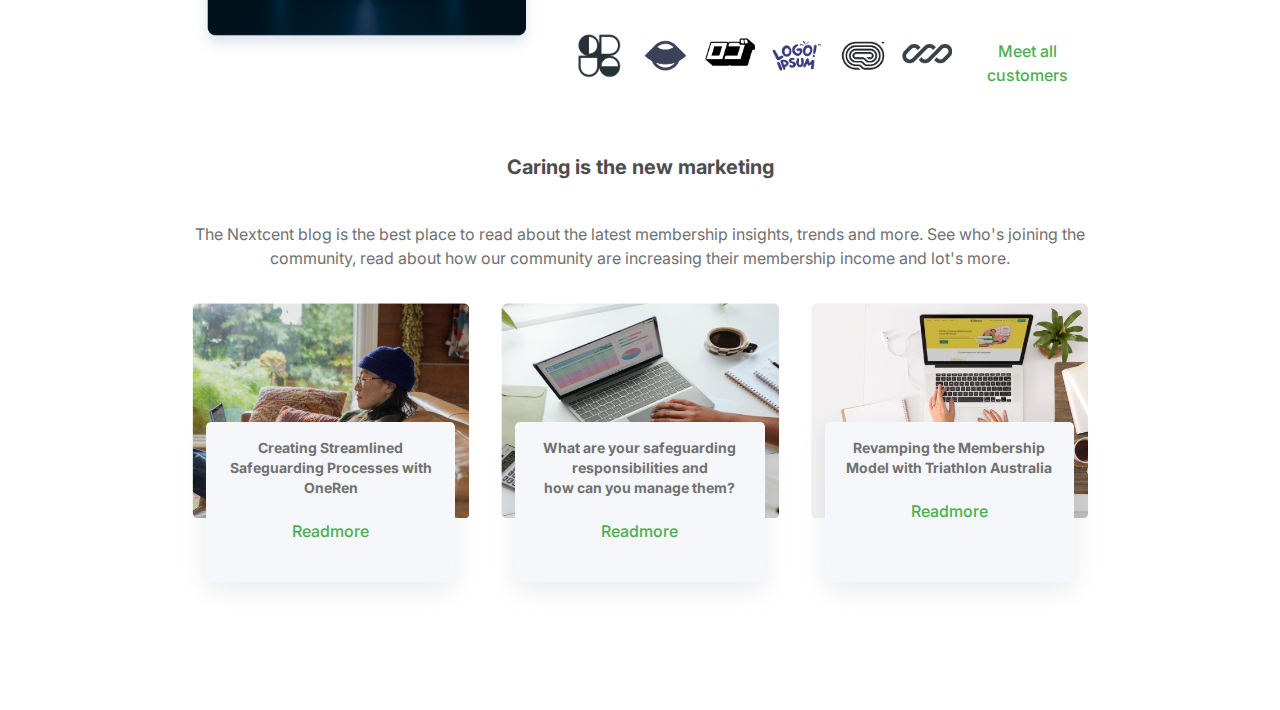
==== commit 83e28bd2: "Update index.html" ====
--- a/src/test/index.html
+++ b/src/test/index.html
@@ -8,28 +8,43 @@
     <title>Tailwind Test</title>
 </head>
 <body>
-    <header class="flex flex-col items-center sm:flex-row">
+    <header class="flex flex-col lg:flex-row lg:justify-between lg:items-center xl:pl-[15rem] xl:pr-[15rem]">
+        <div class="flex flex-row justify-between items-center">
         <div><img src="images/Logo.png"></div>
+        <div class="lg:invisible"><img class="nav-bar w-[30px]" onclick="showNav()" src="images/icons/nav-icon.png"></div>
+    </div>
+        <div id="nav-page" class="nav-page hidden flex flex-col items-center justify-center lg:block">
+            <ul class="text-center flex flex-col gap-4 font-bold lg:flex-row lg:items-center lg:justify-center">
+                <li>Home</li>
+                <li>Features</li>
+                <li>Community</li>
+                <li>Blog</li>
+                <li>Pricing</li>
+                <button>Register Now</button>
+            </ul>
+        </div>
     </header>
     <main>
 
-    <section class="intro-page flex flex-col items-center justify-center gap-8">
-        <div class="text-center flex flex-col items-center">
+        
+
+    <section class="intro-page flex flex-col items-center justify-center lg:h-[700px]  lg:flex-row lg:justify-evenly lg:h-[560px]  xl:pl-[12rem] xl:pr-[12rem]">
+        <div class="text-center lg:text-left flex flex-col items-center lg:items-start gap-3">
             <h1>Lessons and insights <span>from 8 years</span></h1>
         <p>Where to grow your business as a photographer: site or social media?</p>
-        <button>Register</button>
+        <button class="mb-12">Register</button>
     </div>
         <div>
-            <img class="w-[400px]" src="images/illustration/Illustration1.png">
-        </div>
-    </section>
-
-    <section class="flex flex-col gap-8">
+            <img class="w-[400px] lg:w-[650px]" src="images/illustration/Illustration1.png">
+        </div>
+    </section>
+
+    <section class="flex flex-col gap-8  xl:pl-[12rem] xl:pr-[12rem]">
         <div class="text-center">
             <h2>Our Clients</h2>
             <p>We have been working with some Fortune 500+ clients</p>
         </div>
-        <div class="flex items-center flex-col gap-6">
+        <div class="flex items-center flex-col gap-12 md:flex-row lg:justify-center md:justify-around lg:justify-evenly">
                 <img class="w-[50px]" src="images/clients/Logo.png">
                 <img class="w-[50px]" src="images/clients/Logo (1).png">
                 <img class="w-[50px]" src="images/clients/Logo (2).png">
@@ -41,27 +56,27 @@
         </div>
     </section>
 
-    <section class="flex flex-col gap-8">
+    <section class="flex flex-col gap-8  xl:pl-[12rem] xl:pr-[12rem]">
         <div class="text-center"><h2>Manage your entire community in a single system</h2>
         <p>Who is Nextcent suitable for?</p></div>
-        <div class="manage-page text-center flex flex-col">
-            <div class="flex items-center flex-col">
+        <div class="manage-page text-center gap-6 md:gap-3 items-center justify-center flex flex-col md:flex-row ">
+            <div class="manage-box flex items-center justify-center flex-col">
                 <img class="w-[80px]" src="images/icons/lg-icon/people.png">
                 <h3>Membership Organisation</h3>
                 <p>Our membership management software 
                     provides full automation of membership 
                     renewals and payments</p>
             </div>
-            <div class="flex items-center flex-col">
+            <div class="manage-box flex items-center justify-center flex-col">
                 <img class="w-[80px]" src="images/icons/lg-icon/building.png">
-                <h3>National Associations</h3>
+                <h3>National<br>Associations</h3>
                 <p>Our membership management software provides 
                     full automation of membership renewals and 
                     payments</p>
             </div>
-            <div class="flex items-center flex-col">
+            <div class="manage-box flex items-center justify-center flex-col">
                 <img class="w-[80px]" src="images/icons/lg-icon/hand.png">
-                <h3>Clubs And Groups</h3>
+                <h3>Clubs And<br>Groups</h3>
                 <p>Our membership management software 
                     provides full automation of membership 
                     renewals and payments</p>
@@ -69,9 +84,9 @@
         </div>
     </section>
 
-    <section class="flex flex-col gap-8"> 
-        <div><img src="images/illustration/rafiki.png"></div>
-        <div class="text-center flex flex-col gap-4 items-center justify-center">
+    <section class="flex flex-col justify-center items-center gap-8 lg:flex-row  xl:pl-[12rem] xl:pr-[12rem]"> 
+        <div><img class="lg:min-w-[400px]" src="images/illustration/rafiki.png"></div>
+        <div class="text-center flex flex-col gap-4 items-center justify-center lg:text-left lg:items-start">
             <h3>The unseen of spending three years at Pixelgrade</h3>
             <p>Lorem ipsum dolor sit amet, 
                 consectetur adipiscing elit. 
@@ -88,11 +103,11 @@
         </div>
     </section>
 
-    <section class="intro-page flex flex-col gap-8 text-center">
-        <div><h3>Helping a local <span>business reinvent itself</span></h3>
+    <section class="intro-page flex flex-col gap-8 text-center justify-between items-center lg:flex-row lg:text-left lg:justify-evenly  xl:pl-[12rem] xl:pr-[12rem]">
+        <div><h3>Helping a local <br><span>business reinvent itself</span></h3>
         <p>We reached here with our hard work and dedication</p></div>
-        <div class="manage-page grid grid-rows-4">
-            <div class="flex flex-col justify-center items-center gap-6">
+        <div class="manage-page grid grid-rows-4 md:grid-cols-2 md:grid-rows-2 md:text-center md:gap-16">
+            <div class="flex flex-col justify-center items-center ">
               <div><img class="w-[40px]" src="images/icons/sm-icons/people.png"></div>
                 <div>
                     <h4>2,245,341</h4>
@@ -123,9 +138,9 @@
         </div>
     </section>
 
-    <section class="flex flex-col gap-8 text-center">
-        <div><img src="images/illustration/pana.png"></div>
-        <div class="text-center flex flex-col justify-center items-center gap-4">
+    <section class="flex flex-col gap-8 text-center md:items-center md:justify-center lg:flex-row xl:pl-[12rem] xl:pr-[12rem]">
+        <div><img class="lg:min-w-[400px]" src="images/illustration/pana.png"></div>
+        <div class="text-center flex flex-col justify-center items-center gap-4 lg:items-start lg:text-left">
             <h3>How to design your site footer like we did</h3>
             <p>Donec a eros justo. Fusce egestas tristique ultrices. 
                 Nam tempor, augue nec tincidunt molestie, massa 
@@ -142,15 +157,20 @@
         </div>
     </section>
 
-    <section class="flex flex-col items-center gap-8 text-center">
-        <div><img src="images/image 9.png"></div>
+    <section class="flex flex-col items-center gap-8 text-center lg:flex-row lg:justify-around  xl:pl-[12rem] xl:pr-[12rem]">
+        <div><img class="lg:min-w-[350px]" src="images/image 9.png"></div>
         <div>
-            <div class="flex items-center flex-col gap-3 pb-8">
-                <p>Maecenas dignissim justo eget nulla rutrum molestie. Maecenas lobortis sem dui, vel rutrum risus tincidunt ullamcorper. Proin eu enim metus. Vivamus sed libero ornare, tristique quam in, gravida enim. Nullam ut molestie arcu, at hendrerit elit. Morbi laoreet elit at ligula molestie, nec molestie mi blandit. Suspendisse cursus tellus sed augue ultrices, quis tristique nulla sodales. Suspendisse eget lorem eu turpis vestibulum pretium. Suspendisse potenti. Quisque malesuada enim sapien, vitae placerat ante feugiat eget. Quisque vulputate odio neque, eget efficitur libero condimentum id. Curabitur id nibh id sem dignissim finibus ac sit amet magna.</p>
+            <div class="flex items-center flex-col gap-3 pb-8 lg:items-start lg:text-left">
+            <p>Maecenas dignissim justo eget nulla rutrum molestie. Maecenas lobortis sem dui, vel rutrum risus tincidunt ullamcorper. 
+                Proin eu enim metus. Vivamus sed libero ornare, tristique quam in, gravida enim. Nullam ut molestie arcu, at hendrerit 
+                elit. Morbi laoreet elit at ligula molestie, nec molestie mi blandit. Suspendisse cursus tellus sed augue ultrices,
+                 quis tristique nulla sodales. Suspendisse eget lorem eu turpis vestibulum pretium. Suspendisse potenti. 
+                 Quisque malesuada enim sapien, vitae placerat ante feugiat eget. Quisque vulputate odio neque, eget efficitur 
+                 libero condimentum id. Curabitur id nibh id sem dignissim finibus ac sit amet magna.</p>
             <h5>Tim Smith</h5>
             <h6>British Dragon Boat Racing Association</h6>
             </div>
-           <div class="flex items-center flex-col gap-3">
+           <div class="flex items-center flex-col gap-3 md:flex-row md:items-start md:justify-between">
             <img class="w-[50px]" src="images/clients/Logo.png" alt="">
             <img class="w-[50px]" src="images/clients/Logo (1).png" alt="">
             <img class="w-[50px]" src="images/clients/Logo (2).png" alt="">
@@ -162,39 +182,40 @@
         </div>
         </section>
 
-        <section class="flex flex-col gap-8 text-center">
+        <section class="flex flex-col gap-8 text-center  xl:pl-[12rem] xl:pr-[12rem]">
             <h4>Caring is the new marketing</h4>
             <p>The Nextcent blog is the best place to read about the latest membership insights, trends and more. See who's joining the community, read about how our community are increasing their membership income and lot's more.​</p>
-            <div class="flex flex-col gap-8">
-                <div  class="flex flex-col gap-4">
-                    <img src="images/illustration/image 18.png">
-                    <div>
-                        <p>
-                            Creating Streamlined Safeguarding Processes with OneRen
+            <div class="md:flex md:flex-col lg:flex-row gap-8 justify-center items-center">
+                <div class="flex flex-col justify-center items-center flex-1">
+                    <div><img src="images/illustration/image 18.png"></div>
+                    <div class="para-box ">
+                        <p class="font-bold text-sm">
+                            Creating Streamlined Safeguarding Processes with<br> OneRen
                         </p>
-                        <button class="btn-cust mt-6">Readmore</button>
+                        <button class="btn-cust">Readmore</button>
                     </div>
                 </div>
-                <div  class="flex flex-col gap-4">
+                <div class="flex flex-col justify-center items-center flex-1">
                     <img src="images/illustration/image 19.png">
-                    <div>
-                        <p>
-                            What are your safeguarding responsibilities and how can you manage them?
+                    <div class="para-box">
+                        <p class="font-bold text-sm">
+                            What are your safeguarding responsibilities and<br> how can you manage them?
                         </p>
-                        <button class="btn-cust mt-6">Readmore</button>
+                        <button class="btn-cust">Readmore</button>
                     </div>
                 </div>
-                <div  class="flex flex-col gap-4">
+                <div  class="flex flex-col justify-center items-center flex-1">
                     <img src="images/illustration/image 20.png">
-                    <div>
-                        <p>
+                    <div class="para-box">
+                        <p class="font-bold text-sm">
                             Revamping the Membership Model with Triathlon Australia
                         </p>
-                        <button class="btn-cust mt-6">Readmore</button>
+                        <button class="btn-cust">Readmore</button>
                     </div>
                 </div>
             </div>
         </section>
 </main>
+<script src="script.js" rel="script"></script>
 </body>
-</html>+</html>
--- a/src/output.css
+++ b/src/output.css
@@ -554,40 +554,8 @@
   --tw-contain-style:  ;
 }
 
-.mt-2 {
-  margin-top: 0.5rem;
-}
-
-.mt-8 {
-  margin-top: 2rem;
-}
-
-.mt-16 {
-  margin-top: 4rem;
-}
-
-.ml-2 {
-  margin-left: 0.5rem;
-}
-
-.mr-2 {
-  margin-right: 0.5rem;
-}
-
-.ml-6 {
-  margin-left: 1.5rem;
-}
-
-.mr-6 {
-  margin-right: 1.5rem;
-}
-
-.mt-6 {
-  margin-top: 1.5rem;
-}
-
-.mb-8 {
-  margin-bottom: 2rem;
+.mb-12 {
+  margin-bottom: 3rem;
 }
 
 .flex {
@@ -598,28 +566,22 @@
   display: grid;
 }
 
-.size-3 {
-  width: 0.75rem;
-  height: 0.75rem;
-}
-
-.size-1 {
-  width: 0.25rem;
-  height: 0.25rem;
-}
-
-.h-\[50px\] {
-  height: 50px;
-}
-
-.w-\[100px\] {
-  width: 100px;
+.hidden {
+  display: none;
+}
+
+.w-\[30px\] {
+  width: 30px;
 }
 
 .w-\[400px\] {
   width: 400px;
 }
 
+.w-\[40px\] {
+  width: 40px;
+}
+
 .w-\[50px\] {
   width: 50px;
 }
@@ -628,34 +590,14 @@
   width: 80px;
 }
 
-.w-\[10px\] {
-  width: 10px;
-}
-
-.w-\[30px\] {
-  width: 30px;
-}
-
-.w-\[40px\] {
-  width: 40px;
-}
-
-.min-w-\[400px\] {
-  min-width: 400px;
-}
-
-.min-w-\[50px\] {
-  min-width: 50px;
+.flex-1 {
+  flex: 1 1 0%;
 }
 
 .grow {
   flex-grow: 1;
 }
 
-.grid-cols-4 {
-  grid-template-columns: repeat(4, minmax(0, 1fr));
-}
-
 .grid-rows-4 {
   grid-template-rows: repeat(4, minmax(0, 1fr));
 }
@@ -668,18 +610,10 @@
   flex-direction: column;
 }
 
-.content-center {
-  align-content: center;
-}
-
 .items-center {
   align-items: center;
 }
 
-.justify-normal {
-  justify-content: normal;
-}
-
 .justify-center {
   justify-content: center;
 }
@@ -688,49 +622,28 @@
   justify-content: space-between;
 }
 
-.justify-around {
-  justify-content: space-around;
-}
-
-.gap-5 {
-  gap: 1.25rem;
+.gap-12 {
+  gap: 3rem;
+}
+
+.gap-3 {
+  gap: 0.75rem;
 }
 
 .gap-4 {
   gap: 1rem;
 }
 
+.gap-6 {
+  gap: 1.5rem;
+}
+
 .gap-8 {
   gap: 2rem;
 }
 
-.gap-6 {
-  gap: 1.5rem;
-}
-
-.gap-3 {
-  gap: 0.75rem;
-}
-
-.bg-slate-400 {
-  --tw-bg-opacity: 1;
-  background-color: rgb(148 163 184 / var(--tw-bg-opacity));
-}
-
 .pb-8 {
   padding-bottom: 2rem;
-}
-
-.pl-6 {
-  padding-left: 1.5rem;
-}
-
-.pr-6 {
-  padding-right: 1.5rem;
-}
-
-.pt-8 {
-  padding-top: 2rem;
 }
 
 .text-center {
@@ -742,12 +655,148 @@
   line-height: 1.25rem;
 }
 
-@media (min-width: 640px) {
-  .sm\:flex-row {
+.font-bold {
+  font-weight: 700;
+}
+
+.duration-500 {
+  transition-duration: 500ms;
+}
+
+@media (min-width: 768px) {
+  .md\:flex {
+    display: flex;
+  }
+
+  .md\:grid-cols-2 {
+    grid-template-columns: repeat(2, minmax(0, 1fr));
+  }
+
+  .md\:grid-rows-2 {
+    grid-template-rows: repeat(2, minmax(0, 1fr));
+  }
+
+  .md\:flex-row {
     flex-direction: row;
   }
 
-  .sm\:flex-col {
+  .md\:flex-col {
     flex-direction: column;
   }
-}+
+  .md\:items-start {
+    align-items: flex-start;
+  }
+
+  .md\:items-center {
+    align-items: center;
+  }
+
+  .md\:justify-center {
+    justify-content: center;
+  }
+
+  .md\:justify-between {
+    justify-content: space-between;
+  }
+
+  .md\:justify-around {
+    justify-content: space-around;
+  }
+
+  .md\:gap-16 {
+    gap: 4rem;
+  }
+
+  .md\:gap-3 {
+    gap: 0.75rem;
+  }
+
+  .md\:text-center {
+    text-align: center;
+  }
+}
+
+@media (min-width: 1024px) {
+  .lg\:visible {
+    visibility: visible;
+  }
+
+  .lg\:invisible {
+    visibility: hidden;
+  }
+
+  .lg\:block {
+    display: block;
+  }
+
+  .lg\:h-\[560px\] {
+    height: 560px;
+  }
+
+  .lg\:h-\[700px\] {
+    height: 700px;
+  }
+
+  .lg\:w-\[650px\] {
+    width: 650px;
+  }
+
+  .lg\:min-w-\[350px\] {
+    min-width: 350px;
+  }
+
+  .lg\:min-w-\[400px\] {
+    min-width: 400px;
+  }
+
+  .lg\:flex-row {
+    flex-direction: row;
+  }
+
+  .lg\:items-start {
+    align-items: flex-start;
+  }
+
+  .lg\:items-center {
+    align-items: center;
+  }
+
+  .lg\:justify-center {
+    justify-content: center;
+  }
+
+  .lg\:justify-between {
+    justify-content: space-between;
+  }
+
+  .lg\:justify-around {
+    justify-content: space-around;
+  }
+
+  .lg\:justify-evenly {
+    justify-content: space-evenly;
+  }
+
+  .lg\:text-left {
+    text-align: left;
+  }
+}
+
+@media (min-width: 1280px) {
+  .xl\:pl-\[12rem\] {
+    padding-left: 12rem;
+  }
+
+  .xl\:pl-\[15rem\] {
+    padding-left: 15rem;
+  }
+
+  .xl\:pr-\[12rem\] {
+    padding-right: 12rem;
+  }
+
+  .xl\:pr-\[15rem\] {
+    padding-right: 15rem;
+  }
+}
--- a/src/test/styles.css
+++ b/src/test/styles.css
@@ -54,8 +54,14 @@
     margin-top: 2rem;
 }
 
+header{
+    padding-left: 2rem;
+    padding-right: 2rem;
+}
+
 section{
     padding: 2rem;
+
 }
 
 h1,h2,h3,h4,h5{
@@ -64,7 +70,8 @@
     margin-bottom: 0.5rem;
 }
 h1{
-    font-size: 32px;
+    font-size: clamp(1.5rem,4vw,4rem);
+    line-height: clamp(2rem,4vw+1rem,6rem);
 }
 
 span{
@@ -72,15 +79,15 @@
 }
 
 p{
-    font-size: 14px;
     color: var(--grey);
+    font-size: clamp(0.1rem,4vw+1rem,1.1rem);
 }
 
 button {
     background-color: var(--p_green);
     color: var(--white);
     border: none;
-    width: 100px;
+    width: 120px;
     height: 50px;
     font-size: 16px;
     font-weight: 500;
@@ -95,11 +102,11 @@
 }
 
 h2{
-    font-size: 24px;
+    font-size: clamp(1.5rem,3vw,2rem);
 }
 
 h3{
-    font-size: 22px;
+    font-size: clamp(1.5rem,3vw,2rem);
     margin-bottom: 1rem;
 }
 
@@ -110,7 +117,7 @@
 .btn-cust{
     background-color: transparent;
     color: var(--p_green);
-    width: 100%;
+   
 }
 
 .btn-cust:hover{
@@ -121,6 +128,37 @@
     color: var(--p_green);
 }
 
-.manage-page{
-    gap: 4rem;
+
+.manage-box{
+    width: 300px;
+    min-height: 320px;
+    max-height: 420px;
+    padding: 1rem;
+    border-radius: 10px;
+    box-shadow: rgba(149, 157, 165, 0.2) 0px 8px 24px;
 }
+
+.para-box{
+    border-radius: 5px;
+    position: relative;
+    padding: 1rem;
+    bottom: 6rem;
+    background-color: var(--silver);
+    width: 90%;
+    height: 160px;
+    box-shadow: rgba(149, 157, 165, 0.2) 0px 8px 24px;
+
+}
+
+.nav-bar{
+    cursor: pointer;
+}
+
+li{
+    cursor: pointer;
+}
+
+li:hover{
+    background-color: var(--p_green);
+    color: white;
+}
